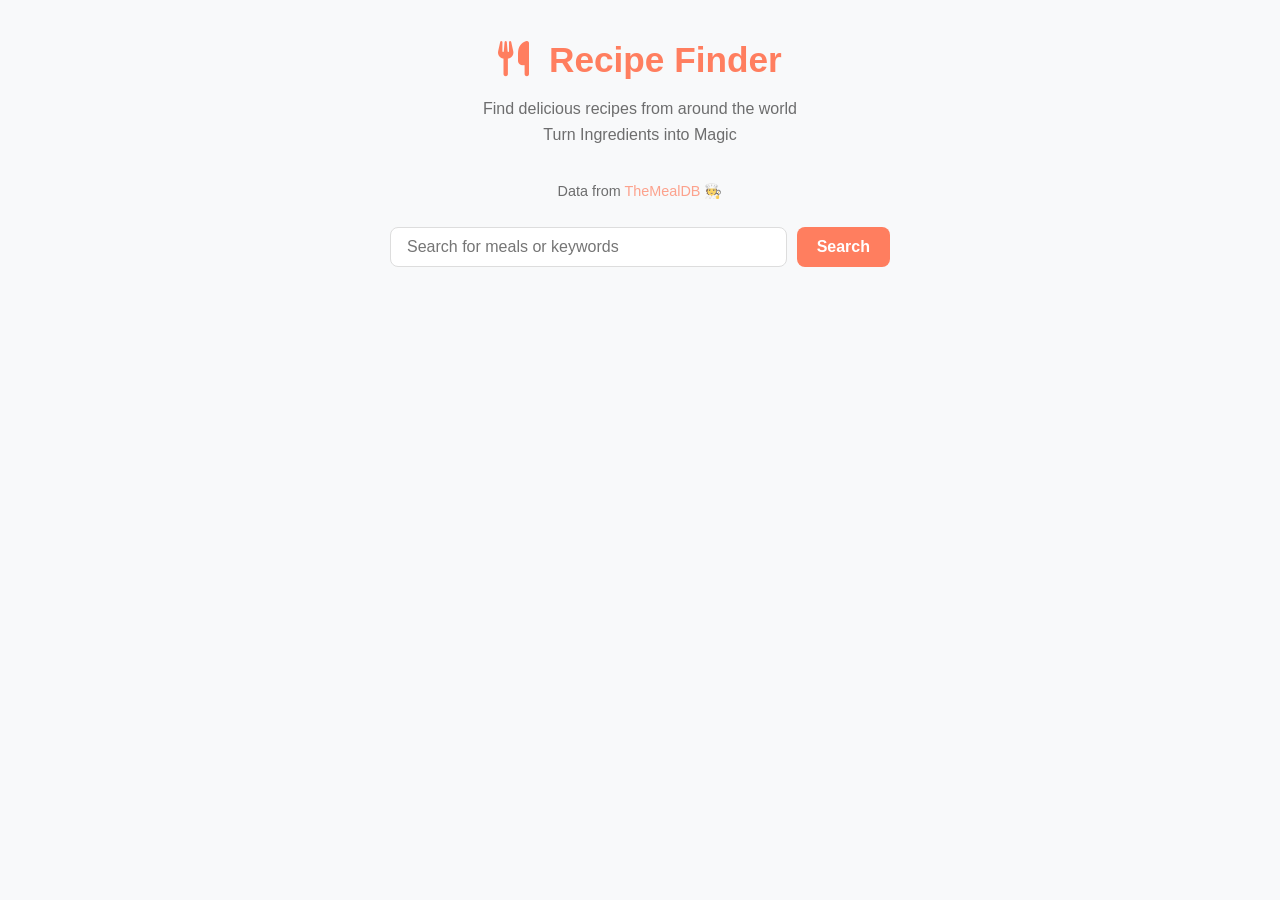
==== index.html @ e3e4e7ce "file change" ====
<!DOCTYPE html>
<html lang="en">
  <head>
    <meta charset="UTF-8" />
    <meta name="viewport" content="width=device-width, initial-scale=1.0" />
    <title>Recipe Finder App</title>
    <link rel="stylesheet" href="../style.css" />
    <link
      rel="stylesheet"
      href="https://cdnjs.cloudflare.com/ajax/libs/font-awesome/6.7.2/css/all.min.css"
      integrity="sha512-Evv84Mr4kqVGRNSgIGL/F/aIDqQb7xQ2vcrdIwxfjThSH8CSR7PBEakCr51Ck+w+/U6swU2Im1vVX0SVk9ABhg=="
      crossorigin="anonymous"
      referrerpolicy="no-referrer"
    />
  </head>
  <body>
    <div class="container">
      <header>
        <h1><i class="fas fa-utensils"></i> Recipe Finder</h1>
        <p>Find delicious recipes from around the world</p>
        <p>Turn Ingredients into Magic</p>
      </header>

      <p class="api-link">Data from <a href="https://www.themealdb.com/api.php">TheMealDB 🧑‍🍳</a></p>

      <div class="search-container">
        <input type="text" id="search-input" placeholder="Search for meals or keywords" />
        <button id="search-btn">Search</button>
      </div>

      <div id="error-container" class="hidden">
        <p>No meals found. Try another search term!</p>
      </div>

      <div id="result-heading"></div>

      <div id="meals" class="meals-container"></div>

      <div id="meal-details" class="hidden">
        <button id="back-btn"><i class="fas fa-arrow-left"></i> Back to recipes</button>

        <div class="meal-details-content"></div>
      </div>
    </div>

    <script src="../script.js"></script>
  </body>
</html>
---- style.css ----
* {
  margin: 0;
  padding: 0;
  box-sizing: border-box;
}

/* Color Palette */
:root {
  --primary: #ff7e5f;
  --primary-dark: #eb5e41;
  --primary-light: #ffb199;
  --secondary: #0ba360;
  --text-dark: #333333;
  --text-light: #f8f9fa;
  --background: #ffffff;
  --background-light: #f8f9fa;
  --card-bg: #ffffff;
  --border-radius: 8px;
  --shadow: 0 2px 4px rgba(0, 0, 0, 0.1);
  --transition: all 0.3s ease;
}

body {
  font-family: sans-serif;
  background-color: var(--background-light);
  color: var(--text-dark);
  line-height: 1.6;
}

.container {
  width: 100%;
  max-width: 1000px;
  margin: 0 auto;
  padding: 2rem 1rem;
}

header {
  text-align: center;
  margin-bottom: 2rem;
}

h1 {
  font-size: 2.2rem;
  color: var(--primary);
  margin-bottom: 0.5rem;
}

h1 i {
  margin-right: 10px;
}

header p {
  color: var(--text-dark);
  opacity: 0.7;
}

.search-container {
  display: flex;
  margin-bottom: 2rem;
  gap: 10px;
  max-width: 500px;
  margin-left: auto;
  margin-right: auto;
}

input[type="text"] {
  flex: 1;
  padding: 10px 16px;
  font-size: 1rem;
  border-radius: var(--border-radius);
  border: 1px solid #ddd;
  background-color: var(--background);
  color: var(--text-dark);
  outline: none;
}

input[type="text"]:focus {
  border-color: var(--primary);
}

button {
  background-color: var(--primary);
  color: white;
  border: none;
  border-radius: var(--border-radius);
  padding: 0 20px;
  font-size: 1rem;
  font-weight: 600;
  cursor: pointer;
  transition: var(--transition);
}

button:hover {
  background-color: var(--primary-dark);
}

#result-heading {
  text-align: center;
  margin-bottom: 1.5rem;
  font-size: 1.2rem;
  color: var(--text-dark);
}

.meals-container {
  display: grid;
  grid-template-columns: repeat(auto-fill, minmax(250px, 1fr));
  gap: 1.5rem;
}

.meal {
  background-color: var(--card-bg);
  border-radius: var(--border-radius);
  box-shadow: var(--shadow);
  overflow: hidden;
  transition: var(--transition);
  cursor: pointer;
  position: relative;
}

.meal:hover {
  transform: translateY(-5px);
  box-shadow: 0 5px 10px rgba(0, 0, 0, 0.1);
}

.meal img {
  width: 100%;
  height: 180px;
  object-fit: cover;
}

.meal-info {
  padding: 1rem;
}

.meal-title {
  font-size: 1.1rem;
  margin-bottom: 0.5rem;
  color: var(--text-dark);
}

.meal-category {
  display: inline-block;
  background-color: var(--primary-light);
  color: var(--text-dark);
  padding: 3px 8px;
  font-size: 0.8rem;
  border-radius: 20px;
  margin-bottom: 10px;
}

#meal-details {
  background-color: var(--background);
  border-radius: var(--border-radius);
  box-shadow: var(--shadow);
  padding: 1.5rem;
  margin: 2rem 0;
}

#back-btn {
  margin-bottom: 1.5rem;
  background-color: transparent;
  color: var(--primary);
  border: 1px solid var(--primary);
  padding: 8px 16px;
}

#back-btn:hover {
  background-color: var(--primary);
  color: white;
}

.meal-details-content {
  display: flex;
  flex-direction: column;
  align-items: center;
}

.meal-details-img {
  width: 100%;
  max-width: 400px;
  border-radius: var(--border-radius);
  margin-bottom: 1.5rem;
}

.meal-details-title {
  font-size: 1.8rem;
  color: var(--primary);
  margin-bottom: 0.5rem;
  text-align: center;
}

.meal-details-category {
  margin-bottom: 1rem;
  text-align: center;
}

.meal-details-category span {
  background-color: var(--primary-light);
  padding: 4px 12px;
  border-radius: 20px;
  font-size: 0.9rem;
}

.meal-details-instructions {
  line-height: 1.7;
  margin-bottom: 1.5rem;
}

.meal-details-instructions h3 {
  margin-bottom: 0.5rem;
}

.ingredients-list {
  list-style-type: none;
  display: grid;
  grid-template-columns: repeat(auto-fill, minmax(180px, 1fr));
  gap: 8px;
  margin-bottom: 1.5rem;
  width: 100%;
}

.ingredients-list li {
  display: flex;
  align-items: center;
  padding: 6px 10px;
  background-color: var(--background-light);
  border-radius: var(--border-radius);
  font-size: 0.9rem;
}

.ingredients-list li i {
  color: var(--secondary);
  margin-right: 8px;
}

.youtube-link {
  display: inline-block;
  background-color: #ff0000;
  color: white;
  padding: 8px 16px;
  border-radius: 4px;
  text-decoration: none;
  font-weight: 600;
  margin-top: 1rem;
  font-size: 0.9rem;
}

.youtube-link i {
  margin-right: 8px;
}

#error-container {
  background-color: rgba(255, 126, 95, 0.1);
  border: 1px solid var(--primary);
  color: var(--primary-dark);
  padding: 1rem;
  border-radius: var(--border-radius);
  text-align: center;
  margin-bottom: 1.5rem;
}

.api-link {
  text-align: center;
  padding-bottom: 1.5rem;
  color: var(--text-dark);
  opacity: 0.7;
  font-size: 0.9rem;
}

.api-link a {
  color: var(--primary);
  text-decoration: none;
}

.hidden {
  display: none;
}

@media (max-width: 600px) {
  .search-container {
    flex-direction: column;
  }

  button#search-btn {
    width: 100%;
    padding: 10px;
  }

  .meals-container {
    grid-template-columns: 1fr;
  }

  .meal-details-img {
    max-width: 100%;
  }

  .ingredients-list {
    grid-template-columns: 1fr;
  }
}
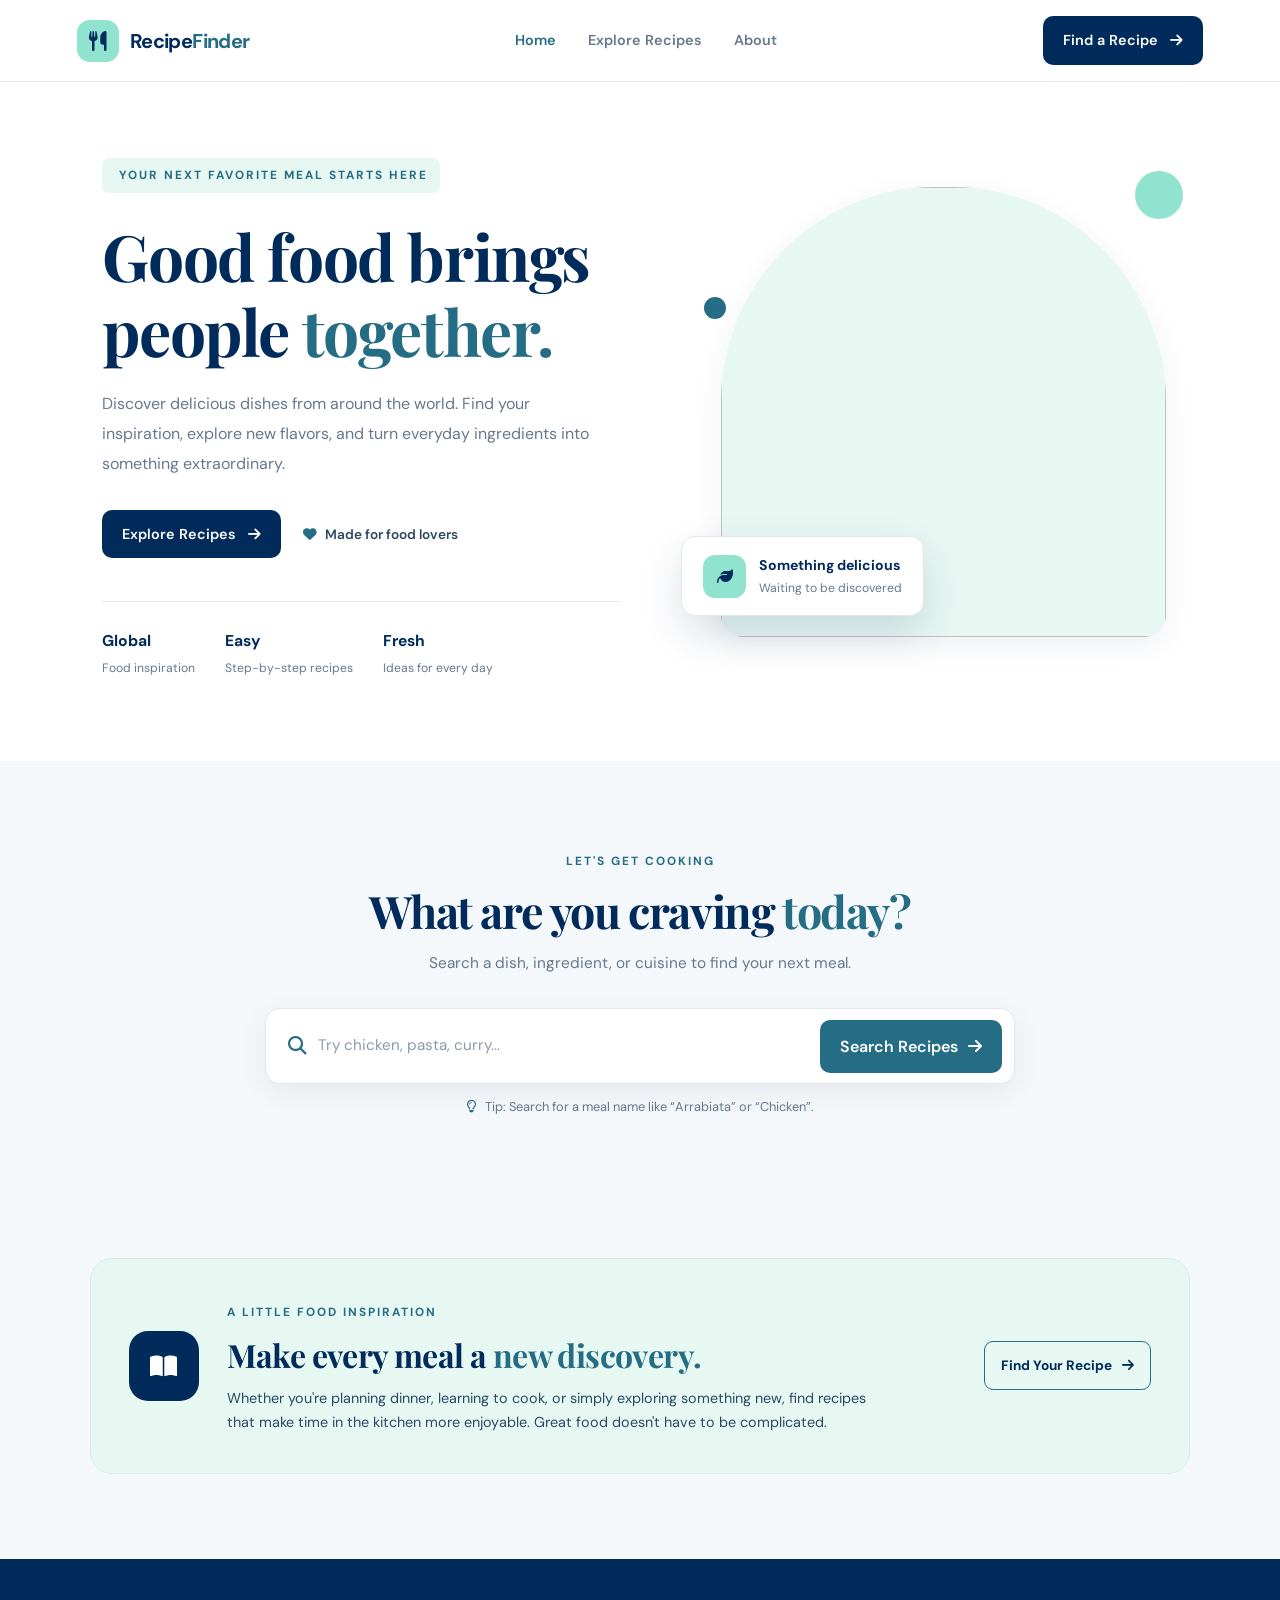
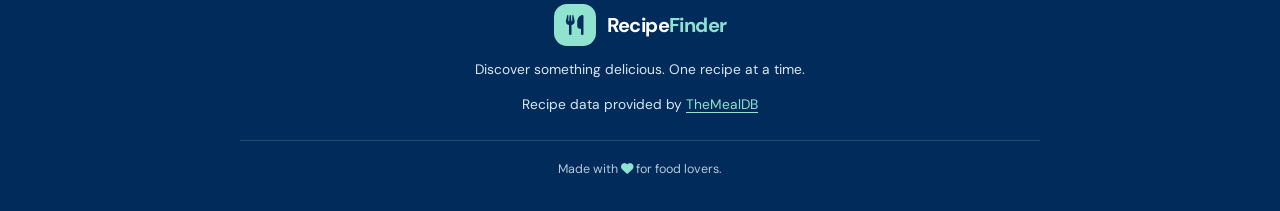
==== commit 96a8d249: "Redesign Recipe Finder UI" ====
--- a/index.html
+++ b/index.html
@@ -1,48 +1,179 @@
+
 <!DOCTYPE html>
 <html lang="en">
-  <head>
-    <meta charset="UTF-8" />
-    <meta name="viewport" content="width=device-width, initial-scale=1.0" />
-    <title>Recipe Finder App</title>
-    <link rel="stylesheet" href="../style.css" />
-    <link
-      rel="stylesheet"
-      href="https://cdnjs.cloudflare.com/ajax/libs/font-awesome/6.7.2/css/all.min.css"
-      integrity="sha512-Evv84Mr4kqVGRNSgIGL/F/aIDqQb7xQ2vcrdIwxfjThSH8CSR7PBEakCr51Ck+w+/U6swU2Im1vVX0SVk9ABhg=="
-      crossorigin="anonymous"
-      referrerpolicy="no-referrer"
-    />
-  </head>
-  <body>
-    <div class="container">
-      <header>
-        <h1><i class="fas fa-utensils"></i> Recipe Finder</h1>
-        <p>Find delicious recipes from around the world</p>
-        <p>Turn Ingredients into Magic</p>
-      </header>
+<head>
+  <meta charset="UTF-8" />
+  <meta name="viewport" content="width=device-width, initial-scale=1.0" />
+  <meta name="theme-color" content="#002B5B" />
+  <meta name="description" content="Discover delicious recipes from around the world. Explore ingredients, cooking instructions and meal inspiration with Recipe Finder." />
+  <title>Recipe Finder | Discover Your Next Favorite Meal</title>
 
-      <p class="api-link">Data from <a href="https://www.themealdb.com/api.php">TheMealDB 🧑‍🍳</a></p>
+  <link rel="preconnect" href="https://fonts.googleapis.com" />
+  <link rel="preconnect" href="https://fonts.gstatic.com" crossorigin />
+  <link href="https://fonts.googleapis.com/css2?family=DM+Sans:wght@400;500;600;700&family=Playfair+Display:wght@600;700;800&display=swap" rel="stylesheet" />
 
-      <div class="search-container">
-        <input type="text" id="search-input" placeholder="Search for meals or keywords" />
-        <button id="search-btn">Search</button>
+  <link rel="stylesheet" href="./style.css" />
+  <link
+    rel="stylesheet"
+    href="https://cdnjs.cloudflare.com/ajax/libs/font-awesome/6.7.2/css/all.min.css"
+    crossorigin="anonymous"
+    referrerpolicy="no-referrer"
+  />
+</head>
+<body>
+  <div class="site-shell">
+    <nav class="navbar">
+      <a href="#" class="brand" aria-label="Recipe Finder home">
+        <span class="brand-icon"><i class="fa-solid fa-utensils"></i></span>
+        <span>Recipe<span class="brand-accent">Finder</span></span>
+      </a>
+
+      <div class="nav-links">
+        <a href="#home" class="nav-link active">Home</a>
+        <a href="#recipes" class="nav-link">Explore Recipes</a>
+        <a href="#about" class="nav-link">About</a>
       </div>
 
-      <div id="error-container" class="hidden">
-        <p>No meals found. Try another search term!</p>
-      </div>
+      <a href="#recipes" class="nav-cta">
+        Find a Recipe <i class="fa-solid fa-arrow-right"></i>
+      </a>
+    </nav>
 
-      <div id="result-heading"></div>
+    <main>
+      <section class="hero" id="home">
+        <div class="hero-content">
+          <span class="eyebrow">
+            <i class="fa-solid fa-sparkles"></i>
+            YOUR NEXT FAVORITE MEAL STARTS HERE
+          </span>
 
-      <div id="meals" class="meals-container"></div>
+          <h1>Good food brings<br />people <span>together.</span></h1>
 
-      <div id="meal-details" class="hidden">
-        <button id="back-btn"><i class="fas fa-arrow-left"></i> Back to recipes</button>
+          <p class="hero-description">
+            Discover delicious dishes from around the world.
+            Find your inspiration, explore new flavors, and turn
+            everyday ingredients into something extraordinary.
+          </p>
 
+          <div class="hero-actions">
+            <a href="#recipes" class="primary-btn">
+              Explore Recipes <i class="fa-solid fa-arrow-right"></i>
+            </a>
+            <span class="hero-note">
+              <i class="fa-solid fa-heart"></i>
+              Made for food lovers
+            </span>
+          </div>
+
+          <div class="hero-stats">
+            <div>
+              <strong>Global</strong>
+              <span>Food inspiration</span>
+            </div>
+            <div>
+              <strong>Easy</strong>
+              <span>Step-by-step recipes</span>
+            </div>
+            <div>
+              <strong>Fresh</strong>
+              <span>Ideas for every day</span>
+            </div>
+          </div>
+        </div>
+
+        <div class="hero-visual" aria-hidden="true">
+          <div class="hero-image-frame">
+            <img
+              src="https://images.unsplash.com/photo-1547592180-85f173990554?auto=format&fit=crop&w=1000&q=85"
+              alt=""
+            />
+          </div>
+          <div class="floating-card">
+            <span class="floating-icon"><i class="fa-solid fa-leaf"></i></span>
+            <div>
+              <strong>Something delicious</strong>
+              <p>Waiting to be discovered</p>
+            </div>
+          </div>
+          <div class="decorative-dot dot-one"></div>
+          <div class="decorative-dot dot-two"></div>
+        </div>
+      </section>
+
+      <section class="search-section" id="recipes">
+        <div class="section-heading">
+          <span class="eyebrow">LET'S GET COOKING</span>
+          <h2>What are you craving <span>today?</span></h2>
+          <p>Search a dish, ingredient, or cuisine to find your next meal.</p>
+        </div>
+
+        <div class="search-container">
+          <i class="fa-solid fa-magnifying-glass search-icon"></i>
+          <input
+            type="text"
+            id="search-input"
+            placeholder="Try chicken, pasta, curry..."
+            aria-label="Search meals or ingredients"
+          />
+          <button id="search-btn" type="button">
+            Search Recipes <i class="fa-solid fa-arrow-right"></i>
+          </button>
+        </div>
+
+        <p class="search-hint">
+          <i class="fa-regular fa-lightbulb"></i>
+          Tip: Search for a meal name like “Arrabiata” or “Chicken”.
+        </p>
+
+        <div id="error-container" class="hidden" role="alert" aria-live="polite">
+          <p>No meals found. Try another search term!</p>
+        </div>
+
+        <div id="result-heading" aria-live="polite"></div>
+        <div id="meals" class="meals-container"></div>
+      </section>
+
+      <section class="about-section" id="about">
+        <div class="about-icon"><i class="fa-solid fa-book-open"></i></div>
+        <div class="about-copy">
+          <span class="eyebrow">A LITTLE FOOD INSPIRATION</span>
+          <h2>Make every meal a <span>new discovery.</span></h2>
+          <p>
+            Whether you're planning dinner, learning to cook, or simply
+            exploring something new, find recipes that make time in the
+            kitchen more enjoyable. Great food doesn't have to be complicated.
+          </p>
+        </div>
+        <a href="#recipes" class="outline-btn">
+          Find Your Recipe <i class="fa-solid fa-arrow-right"></i>
+        </a>
+      </section>
+
+      <section id="meal-details" class="hidden">
+        <button id="back-btn" type="button">
+          <i class="fa-solid fa-arrow-left"></i> Back to recipes
+        </button>
         <div class="meal-details-content"></div>
-      </div>
-    </div>
+      </section>
+    </main>
 
-    <script src="../script.js"></script>
-  </body>
-</html>+    <footer class="footer">
+      <a href="#home" class="brand footer-brand">
+        <span class="brand-icon"><i class="fa-solid fa-utensils"></i></span>
+        <span>Recipe<span class="brand-accent">Finder</span></span>
+      </a>
+
+      <p>Discover something delicious. One recipe at a time.</p>
+
+      <p class="footer-credit">
+        Recipe data provided by
+        <a href="https://www.themealdb.com/api.php" target="_blank" rel="noopener noreferrer">TheMealDB</a>
+      </p>
+
+      <span class="copyright">Made with <i class="fa-solid fa-heart"></i> for food lovers.</span>
+    </footer>
+  </div>
+
+  <script src="./script.js"></script>
+</body>
+</html>
--- a/style.css
+++ b/style.css
@@ -1,302 +1,968 @@
+
+:root {
+  --navy: #002B5B;
+  --slate: #2B4865;
+  --teal: #256D85;
+  --mint: #8FE3CF;
+
+  --page: #f5f8fa;
+  --white: #ffffff;
+  --text: #183047;
+  --muted: #66798b;
+  --border: #e1e9ef;
+  --mint-soft: #e7f8f3;
+
+  --radius: 18px;
+  --shadow: 0 8px 28px rgba(0, 43, 91, 0.07);
+  --shadow-hover: 0 18px 42px rgba(0, 43, 91, 0.14);
+  --transition: 0.25s ease;
+}
+
 * {
   margin: 0;
   padding: 0;
   box-sizing: border-box;
 }
 
-/* Color Palette */
-:root {
-  --primary: #ff7e5f;
-  --primary-dark: #eb5e41;
-  --primary-light: #ffb199;
-  --secondary: #0ba360;
-  --text-dark: #333333;
-  --text-light: #f8f9fa;
-  --background: #ffffff;
-  --background-light: #f8f9fa;
-  --card-bg: #ffffff;
-  --border-radius: 8px;
-  --shadow: 0 2px 4px rgba(0, 0, 0, 0.1);
-  --transition: all 0.3s ease;
+html {
+  scroll-behavior: smooth;
+  scroll-padding-top: 90px;
 }
 
 body {
-  font-family: sans-serif;
-  background-color: var(--background-light);
-  color: var(--text-dark);
+  font-family: "DM Sans", sans-serif;
+  background: var(--page);
+  color: var(--text);
+  line-height: 1.7;
+  -webkit-font-smoothing: antialiased;
+}
+
+a {
+  color: inherit;
+  text-decoration: none;
+}
+
+button,
+input {
+  font: inherit;
+}
+
+button,
+a {
+  -webkit-tap-highlight-color: transparent;
+}
+
+button:focus-visible,
+a:focus-visible,
+input:focus-visible {
+  outline: 3px solid var(--mint);
+  outline-offset: 4px;
+}
+
+img {
+  display: block;
+  max-width: 100%;
+}
+
+.site-shell {
+  max-width: 1600px;
+  margin: 0 auto;
+  overflow: hidden;
+}
+
+/* Navigation */
+
+.navbar {
+  min-height: 82px;
+  padding: 15px clamp(20px, 6vw, 90px);
+  display: flex;
+  align-items: center;
+  justify-content: space-between;
+  gap: 24px;
+  background: var(--white);
+  border-bottom: 1px solid var(--border);
+}
+
+.brand {
+  display: inline-flex;
+  align-items: center;
+  gap: 11px;
+  flex-shrink: 0;
+  color: var(--navy);
+  font-size: 1.25rem;
+  font-weight: 700;
+  letter-spacing: -0.6px;
+}
+
+.brand-icon {
+  display: grid;
+  place-items: center;
+  width: 42px;
+  height: 42px;
+  border-radius: 13px;
+  color: var(--navy);
+  background: var(--mint);
+}
+
+.brand-accent {
+  color: var(--teal);
+}
+
+.nav-links {
+  display: flex;
+  align-items: center;
+  gap: 32px;
+}
+
+.nav-link {
+  color: var(--muted);
+  font-size: 0.9rem;
+  font-weight: 600;
+  transition: color var(--transition);
+}
+
+.nav-link:hover,
+.nav-link.active {
+  color: var(--teal);
+}
+
+.nav-cta,
+.primary-btn {
+  display: inline-flex;
+  justify-content: center;
+  align-items: center;
+  gap: 12px;
+  background: var(--navy);
+  color: var(--white);
+  padding: 12px 20px;
+  border-radius: 10px;
+  font-weight: 600;
+  font-size: 0.9rem;
+  transition: background var(--transition),
+              transform var(--transition);
+}
+
+.nav-cta:hover,
+.primary-btn:hover {
+  background: var(--teal);
+  transform: translateY(-2px);
+}
+
+/* Hero */
+
+.hero {
+  padding: 76px clamp(24px, 8vw, 120px) 82px;
+  display: grid;
+  grid-template-columns: 1.05fr 0.95fr;
+  align-items: center;
+  gap: clamp(35px, 7vw, 100px);
+  background: var(--white);
+}
+
+.hero-content {
+  max-width: 620px;
+}
+
+.eyebrow {
+  display: inline-block;
+  color: var(--teal);
+  font-size: 0.74rem;
+  font-weight: 700;
+  letter-spacing: 2px;
   line-height: 1.6;
 }
 
-.container {
+.hero .eyebrow {
+  padding: 8px 12px;
+  background: var(--mint-soft);
+  border-radius: 7px;
+}
+
+.hero h1,
+.section-heading h2,
+.about-copy h2 {
+  font-family: "Playfair Display", Georgia, serif;
+  color: var(--navy);
+  letter-spacing: -1.4px;
+  line-height: 1.17;
+}
+
+.hero h1 {
+  margin: 26px 0 20px;
+  font-size: clamp(2.7rem, 5vw, 4.6rem);
+}
+
+.hero h1 span,
+.section-heading h2 span,
+.about-copy h2 span {
+  color: var(--teal);
+}
+
+.hero-description {
+  max-width: 500px;
+  color: var(--muted);
+  font-size: 1rem;
+  line-height: 1.9;
+}
+
+.hero-actions {
+  display: flex;
+  align-items: center;
+  flex-wrap: wrap;
+  gap: 22px;
+  margin-top: 30px;
+}
+
+.hero-note {
+  color: var(--slate);
+  font-size: 0.85rem;
+  font-weight: 600;
+}
+
+.hero-note i {
+  color: var(--teal);
+  margin-right: 5px;
+}
+
+.hero-stats {
+  display: flex;
+  flex-wrap: wrap;
+  gap: 30px;
+  margin-top: 43px;
+  padding-top: 26px;
+  border-top: 1px solid var(--border);
+}
+
+.hero-stats div {
+  display: flex;
+  flex-direction: column;
+  gap: 3px;
+}
+
+.hero-stats strong {
+  color: var(--navy);
+  font-size: 0.98rem;
+}
+
+.hero-stats span {
+  color: var(--muted);
+  font-size: 0.76rem;
+}
+
+.hero-visual {
+  position: relative;
+  min-width: 0;
+  padding: 12px 12px 24px;
+}
+
+.hero-image-frame {
+  height: 450px;
+  overflow: hidden;
+  border-radius: 48% 48% 22px 22px;
+  background: var(--mint-soft);
+  box-shadow: var(--shadow);
+}
+
+.hero-image-frame img {
   width: 100%;
-  max-width: 1000px;
-  margin: 0 auto;
-  padding: 2rem 1rem;
-}
-
-header {
+  height: 100%;
+  object-fit: cover;
+  transition: transform 0.6s ease;
+}
+
+.hero-image-frame:hover img {
+  transform: scale(1.04);
+}
+
+.floating-card {
+  position: absolute;
+  left: -28px;
+  bottom: 45px;
+  display: flex;
+  align-items: center;
+  gap: 13px;
+  padding: 17px 21px;
+  background: var(--white);
+  border: 1px solid var(--border);
+  border-radius: 14px;
+  box-shadow: var(--shadow-hover);
+}
+
+.floating-icon {
+  display: grid;
+  place-items: center;
+  width: 43px;
+  height: 43px;
+  flex-shrink: 0;
+  border-radius: 12px;
+  color: var(--navy);
+  background: var(--mint);
+}
+
+.floating-card strong {
+  display: block;
+  color: var(--navy);
+  font-size: 0.88rem;
+}
+
+.floating-card p {
+  color: var(--muted);
+  font-size: 0.76rem;
+}
+
+.decorative-dot {
+  position: absolute;
+  z-index: 0;
+  width: 48px;
+  height: 48px;
+  border-radius: 50%;
+  background: var(--mint);
+}
+
+.dot-one {
+  top: -4px;
+  right: -5px;
+}
+
+.dot-two {
+  width: 22px;
+  height: 22px;
+  left: -5px;
+  top: 25%;
+  background: var(--teal);
+}
+
+/* Search section */
+
+.search-section {
+  padding: 85px clamp(22px, 7vw, 100px) 100px;
+  scroll-margin-top: 25px;
+}
+
+.section-heading {
   text-align: center;
-  margin-bottom: 2rem;
-}
-
-h1 {
-  font-size: 2.2rem;
-  color: var(--primary);
-  margin-bottom: 0.5rem;
-}
-
-h1 i {
-  margin-right: 10px;
-}
-
-header p {
-  color: var(--text-dark);
-  opacity: 0.7;
+  max-width: 680px;
+  margin: 0 auto 32px;
+}
+
+.section-heading h2,
+.about-copy h2 {
+  margin-top: 12px;
+  font-size: clamp(2rem, 3.5vw, 3rem);
+}
+
+.section-heading p {
+  color: var(--muted);
+  margin-top: 13px;
+  font-size: 0.96rem;
 }
 
 .search-container {
   display: flex;
-  margin-bottom: 2rem;
+  align-items: center;
+  gap: 12px;
+  width: 100%;
+  max-width: 750px;
+  min-height: 76px;
+  margin: 0 auto 12px;
+  padding: 10px 12px 10px 22px;
+  background: var(--white);
+  border: 1px solid var(--border);
+  border-radius: 15px;
+  box-shadow: var(--shadow);
+}
+
+.search-icon {
+  color: var(--teal);
+  font-size: 1.15rem;
+}
+
+.search-container input {
+  flex: 1;
+  min-width: 0;
+  border: 0;
+  outline: 0;
+  background: transparent;
+  color: var(--navy);
+  font-size: 0.95rem;
+}
+
+.search-container input::placeholder {
+  color: #8b9aaa;
+}
+
+.search-container button {
+  display: inline-flex;
+  justify-content: center;
+  align-items: center;
   gap: 10px;
-  max-width: 500px;
-  margin-left: auto;
-  margin-right: auto;
-}
-
-input[type="text"] {
-  flex: 1;
-  padding: 10px 16px;
-  font-size: 1rem;
-  border-radius: var(--border-radius);
-  border: 1px solid #ddd;
-  background-color: var(--background);
-  color: var(--text-dark);
-  outline: none;
-}
-
-input[type="text"]:focus {
-  border-color: var(--primary);
-}
-
-button {
-  background-color: var(--primary);
-  color: white;
-  border: none;
-  border-radius: var(--border-radius);
-  padding: 0 20px;
-  font-size: 1rem;
+  flex-shrink: 0;
+  padding: 13px 20px;
+  border: 0;
+  border-radius: 10px;
+  color: var(--white);
+  background: var(--teal);
   font-weight: 600;
   cursor: pointer;
-  transition: var(--transition);
-}
-
-button:hover {
-  background-color: var(--primary-dark);
+  transition: background var(--transition);
+}
+
+.search-container button:hover {
+  background: var(--navy);
+}
+
+.search-hint {
+  text-align: center;
+  color: var(--muted);
+  font-size: 0.8rem;
+  margin: 12px 0 40px;
+}
+
+.search-hint i {
+  color: var(--teal);
+  margin-right: 5px;
 }
 
 #result-heading {
   text-align: center;
-  margin-bottom: 1.5rem;
-  font-size: 1.2rem;
-  color: var(--text-dark);
-}
+  color: var(--navy);
+  font-size: 1.15rem;
+  font-weight: 700;
+  margin: 25px 0;
+}
+
+#error-container {
+  max-width: 750px;
+  margin: 20px auto;
+  padding: 16px 20px;
+  border-radius: 12px;
+  background: #fff0f0;
+  color: #9e3434;
+  border: 1px solid #f1caca;
+  text-align: center;
+}
+
+/* Recipe cards */
 
 .meals-container {
   display: grid;
-  grid-template-columns: repeat(auto-fill, minmax(250px, 1fr));
-  gap: 1.5rem;
+  grid-template-columns: repeat(3, minmax(0, 1fr));
+  gap: 28px;
+  align-items: stretch;
 }
 
 .meal {
-  background-color: var(--card-bg);
-  border-radius: var(--border-radius);
+  min-width: 0;
+  overflow: hidden;
+  background: var(--white);
+  border: 1px solid var(--border);
+  border-radius: var(--radius);
   box-shadow: var(--shadow);
-  overflow: hidden;
-  transition: var(--transition);
   cursor: pointer;
-  position: relative;
+  transition: transform var(--transition),
+              box-shadow var(--transition),
+              border-color var(--transition);
 }
 
 .meal:hover {
-  transform: translateY(-5px);
-  box-shadow: 0 5px 10px rgba(0, 0, 0, 0.1);
+  transform: translateY(-7px);
+  box-shadow: var(--shadow-hover);
+  border-color: var(--mint);
 }
 
 .meal img {
   width: 100%;
-  height: 180px;
+  height: 235px;
   object-fit: cover;
+  background: var(--mint-soft);
+  transition: transform 0.45s ease;
+}
+
+.meal:hover img {
+  transform: scale(1.035);
 }
 
 .meal-info {
-  padding: 1rem;
+  position: relative;
+  padding: 20px 21px 22px;
+  background: var(--white);
 }
 
 .meal-title {
-  font-size: 1.1rem;
-  margin-bottom: 0.5rem;
-  color: var(--text-dark);
+  color: var(--navy);
+  font-family: "Playfair Display", Georgia, serif;
+  font-size: 1.23rem;
+  line-height: 1.4;
+  margin-bottom: 12px;
 }
 
 .meal-category {
   display: inline-block;
-  background-color: var(--primary-light);
-  color: var(--text-dark);
-  padding: 3px 8px;
+  padding: 5px 11px;
+  color: var(--teal);
+  background: var(--mint-soft);
+  border-radius: 6px;
+  font-size: 0.75rem;
+  font-weight: 700;
+}
+
+/* About section */
+
+.about-section {
+  display: flex;
+  align-items: center;
+  gap: 28px;
+  margin: 0 clamp(22px, 7vw, 100px) 85px;
+  padding: 38px;
+  border: 1px solid #d7eee7;
+  border-radius: 22px;
+  background: var(--mint-soft);
+}
+
+.about-icon {
+  display: grid;
+  place-items: center;
+  flex-shrink: 0;
+  width: 70px;
+  height: 70px;
+  color: var(--white);
+  background: var(--navy);
+  border-radius: 19px;
+  font-size: 1.5rem;
+}
+
+.about-copy {
+  flex: 1;
+}
+
+.about-copy h2 {
+  font-size: clamp(1.6rem, 2.5vw, 2.3rem);
+  letter-spacing: -0.6px;
+}
+
+.about-copy p {
+  max-width: 650px;
+  margin-top: 12px;
+  color: var(--slate);
+  font-size: 0.9rem;
+}
+
+.outline-btn {
+  display: inline-flex;
+  justify-content: center;
+  align-items: center;
+  flex-shrink: 0;
+  gap: 10px;
+  padding: 12px 16px;
+  border: 1px solid var(--teal);
+  border-radius: 9px;
+  color: var(--navy);
+  font-weight: 700;
+  font-size: 0.85rem;
+  transition: background var(--transition), color var(--transition);
+}
+
+.outline-btn:hover {
+  color: var(--white);
+  background: var(--teal);
+}
+
+/* Recipe details */
+
+#meal-details {
+  margin: 0 clamp(22px, 7vw, 100px) 80px;
+  padding: clamp(20px, 4vw, 48px);
+  background: var(--white);
+  border: 1px solid var(--border);
+  border-radius: 22px;
+  box-shadow: var(--shadow);
+  scroll-margin-top: 30px;
+}
+
+#back-btn {
+  display: inline-flex;
+  align-items: center;
+  gap: 10px;
+  margin-bottom: 32px;
+  padding: 11px 17px;
+  color: var(--navy);
+  background: var(--mint-soft);
+  border: 1px solid #d7eee7;
+  border-radius: 9px;
+  font-weight: 700;
+  cursor: pointer;
+  transition: background var(--transition);
+}
+
+#back-btn:hover {
+  background: var(--mint);
+}
+
+.meal-details-content {
+  display: grid;
+  grid-template-columns: minmax(0, 0.9fr) minmax(0, 1.1fr);
+  align-items: start;
+  column-gap: 38px;
+  row-gap: 24px;
+}
+
+.meal-details-img {
+  grid-column: 1;
+  grid-row: 1 / span 3;
+  width: 100%;
+  max-height: 480px;
+  object-fit: cover;
+  border-radius: 16px;
+  background: var(--mint-soft);
+}
+
+.meal-details-title {
+  color: var(--navy);
+  font-family: "Playfair Display", Georgia, serif;
+  font-size: clamp(1.8rem, 3vw, 2.6rem);
+  line-height: 1.25;
+}
+
+.meal-details-category {
+  grid-column: 2;
+  margin-top: -16px;
+}
+
+.meal-details-category span {
+  display: inline-block;
+  padding: 5px 12px;
+  border-radius: 7px;
+  background: var(--mint-soft);
+  color: var(--teal);
   font-size: 0.8rem;
-  border-radius: 20px;
-  margin-bottom: 10px;
-}
-
-#meal-details {
-  background-color: var(--background);
-  border-radius: var(--border-radius);
-  box-shadow: var(--shadow);
-  padding: 1.5rem;
-  margin: 2rem 0;
-}
-
-#back-btn {
-  margin-bottom: 1.5rem;
-  background-color: transparent;
-  color: var(--primary);
-  border: 1px solid var(--primary);
-  padding: 8px 16px;
-}
-
-#back-btn:hover {
-  background-color: var(--primary);
-  color: white;
-}
-
-.meal-details-content {
+  font-weight: 700;
+}
+
+.meal-details-instructions {
+  grid-column: 2;
+  color: var(--muted);
+  line-height: 1.9;
+  white-space: pre-line;
+}
+
+.meal-details-instructions h3,
+.meal-details-ingredients h3 {
+  margin-bottom: 12px;
+  color: var(--navy);
+  font-size: 1.2rem;
+}
+
+.meal-details-ingredients {
+  grid-column: 1 / -1;
+  margin-top: 12px;
+}
+
+.ingredients-list {
+  display: grid;
+  grid-template-columns: repeat(3, minmax(0, 1fr));
+  gap: 12px;
+  list-style: none;
+}
+
+.ingredients-list li {
+  display: flex;
+  align-items: flex-start;
+  gap: 10px;
+  padding: 12px;
+  border: 1px solid var(--border);
+  border-radius: 10px;
+  background: var(--page);
+  font-size: 0.86rem;
+  overflow-wrap: anywhere;
+}
+
+.ingredients-list li i {
+  margin-top: 5px;
+  color: var(--teal);
+  flex-shrink: 0;
+}
+
+.youtube-link {
+  display: inline-flex;
+  align-items: center;
+  gap: 10px;
+  grid-column: 1 / -1;
+  justify-self: start;
+  padding: 12px 18px;
+  margin-top: 4px;
+  border-radius: 9px;
+  background: var(--navy);
+  color: var(--white);
+  font-weight: 600;
+  transition: background var(--transition);
+}
+
+.youtube-link:hover {
+  background: var(--teal);
+}
+
+/* Footer */
+
+.footer {
   display: flex;
   flex-direction: column;
   align-items: center;
-}
-
-.meal-details-img {
-  width: 100%;
-  max-width: 400px;
-  border-radius: var(--border-radius);
-  margin-bottom: 1.5rem;
-}
-
-.meal-details-title {
-  font-size: 1.8rem;
-  color: var(--primary);
-  margin-bottom: 0.5rem;
+  gap: 12px;
+  padding: 45px 24px 30px;
+  background: var(--navy);
+  color: #dce8f1;
   text-align: center;
 }
 
-.meal-details-category {
-  margin-bottom: 1rem;
-  text-align: center;
-}
-
-.meal-details-category span {
-  background-color: var(--primary-light);
-  padding: 4px 12px;
-  border-radius: 20px;
-  font-size: 0.9rem;
-}
-
-.meal-details-instructions {
-  line-height: 1.7;
-  margin-bottom: 1.5rem;
-}
-
-.meal-details-instructions h3 {
-  margin-bottom: 0.5rem;
-}
-
-.ingredients-list {
-  list-style-type: none;
-  display: grid;
-  grid-template-columns: repeat(auto-fill, minmax(180px, 1fr));
-  gap: 8px;
-  margin-bottom: 1.5rem;
-  width: 100%;
-}
-
-.ingredients-list li {
-  display: flex;
-  align-items: center;
-  padding: 6px 10px;
-  background-color: var(--background-light);
-  border-radius: var(--border-radius);
-  font-size: 0.9rem;
-}
-
-.ingredients-list li i {
-  color: var(--secondary);
-  margin-right: 8px;
-}
-
-.youtube-link {
-  display: inline-block;
-  background-color: #ff0000;
-  color: white;
-  padding: 8px 16px;
-  border-radius: 4px;
-  text-decoration: none;
-  font-weight: 600;
-  margin-top: 1rem;
-  font-size: 0.9rem;
-}
-
-.youtube-link i {
-  margin-right: 8px;
-}
-
-#error-container {
-  background-color: rgba(255, 126, 95, 0.1);
-  border: 1px solid var(--primary);
-  color: var(--primary-dark);
-  padding: 1rem;
-  border-radius: var(--border-radius);
-  text-align: center;
-  margin-bottom: 1.5rem;
-}
-
-.api-link {
-  text-align: center;
-  padding-bottom: 1.5rem;
-  color: var(--text-dark);
-  opacity: 0.7;
-  font-size: 0.9rem;
-}
-
-.api-link a {
-  color: var(--primary);
-  text-decoration: none;
+.footer-brand {
+  color: var(--white);
+}
+
+.footer-brand .brand-accent {
+  color: var(--mint);
+}
+
+.footer-brand .brand-icon {
+  background: var(--mint);
+}
+
+.footer > p {
+  font-size: 0.86rem;
+}
+
+.footer-credit a {
+  color: var(--mint);
+  text-decoration: underline;
+  text-underline-offset: 3px;
+}
+
+.copyright {
+  margin-top: 12px;
+  padding-top: 18px;
+  width: min(100%, 800px);
+  border-top: 1px solid rgba(255, 255, 255, 0.15);
+  color: #b7c9d9;
+  font-size: 0.78rem;
+}
+
+.copyright i {
+  color: var(--mint);
 }
 
 .hidden {
-  display: none;
-}
-
-@media (max-width: 600px) {
+  display: none !important;
+}
+
+/* Tablet */
+
+@media (max-width: 1000px) {
+  .hero {
+    padding-top: 60px;
+    padding-bottom: 65px;
+    gap: 35px;
+  }
+
+  .hero-image-frame {
+    height: 370px;
+  }
+
+  .hero-stats {
+    gap: 20px;
+  }
+
+  .meals-container {
+    grid-template-columns: repeat(2, minmax(0, 1fr));
+  }
+
+  .about-section {
+    flex-wrap: wrap;
+  }
+
+  .about-copy {
+    flex-basis: calc(100% - 100px);
+  }
+
+  .outline-btn {
+    margin-left: 98px;
+  }
+}
+
+/* Mobile */
+
+@media (max-width: 680px) {
+  .navbar {
+    min-height: 72px;
+    padding: 14px 20px;
+    gap: 12px;
+  }
+
+  .brand {
+    font-size: 1.08rem;
+    gap: 8px;
+  }
+
+  .brand-icon {
+    width: 36px;
+    height: 36px;
+  }
+
+  .nav-links {
+    display: none;
+  }
+
+  .nav-cta {
+    padding: 10px 12px;
+    font-size: 0.78rem;
+    gap: 7px;
+  }
+
+  .hero {
+    grid-template-columns: 1fr;
+    padding: 50px 24px 65px;
+  }
+
+  .hero h1 {
+    font-size: clamp(2.65rem, 11vw, 3.8rem);
+  }
+
+  .hero-description {
+    font-size: 0.94rem;
+  }
+
+  .hero-visual {
+    margin: 0 10px;
+  }
+
+  .hero-image-frame {
+    height: 330px;
+    border-radius: 45% 45% 18px 18px;
+  }
+
+  .floating-card {
+    left: -12px;
+    bottom: 15px;
+    padding: 12px;
+  }
+
+  .floating-card strong {
+    font-size: 0.78rem;
+  }
+
+  .floating-card p {
+    font-size: 0.7rem;
+  }
+
+  .hero-stats {
+    gap: 18px;
+  }
+
+  .hero-stats span {
+    max-width: 95px;
+  }
+
+  .search-section {
+    padding: 65px 20px 70px;
+  }
+
+  .section-heading h2 {
+    font-size: 2.1rem;
+  }
+
   .search-container {
-    flex-direction: column;
-  }
-
-  button#search-btn {
+    min-height: auto;
+    flex-wrap: wrap;
+    padding: 14px;
+    gap: 10px;
+  }
+
+  .search-container input {
+    min-height: 44px;
+    font-size: 0.88rem;
+  }
+
+  .search-container button {
     width: 100%;
-    padding: 10px;
+    min-height: 46px;
   }
 
   .meals-container {
     grid-template-columns: 1fr;
+    gap: 20px;
+  }
+
+  .meal img {
+    height: 240px;
+  }
+
+  .about-section {
+    margin: 0 20px 65px;
+    padding: 25px;
+    gap: 18px;
+  }
+
+  .about-icon {
+    width: 52px;
+    height: 52px;
+    border-radius: 14px;
+    font-size: 1.2rem;
+  }
+
+  .about-copy {
+    flex-basis: 100%;
+  }
+
+  .about-copy h2 {
+    font-size: 1.8rem;
+  }
+
+  .outline-btn {
+    margin-left: 0;
+  }
+
+  #meal-details {
+    margin: 0 16px 60px;
+    padding: 18px;
+  }
+
+  .meal-details-content {
+    grid-template-columns: 1fr;
+    gap: 18px;
   }
 
   .meal-details-img {
-    max-width: 100%;
+    grid-column: 1;
+    grid-row: auto;
+    max-height: 320px;
+  }
+
+  .meal-details-title,
+  .meal-details-category,
+  .meal-details-instructions,
+  .meal-details-ingredients {
+    grid-column: 1;
+  }
+
+  .meal-details-category {
+    margin-top: -10px;
   }
 
   .ingredients-list {
     grid-template-columns: 1fr;
   }
-}
-
-
+
+  .footer {
+    padding: 35px 20px 25px;
+  }
+}
+
+/* Reduced motion accessibility */
+
+@media (prefers-reduced-motion: reduce) {
+  *,
+  *::before,
+  *::after {
+    scroll-behavior: auto !important;
+    animation-duration: 0.01ms !important;
+    transition-duration: 0.01ms !important;
+  }
+}
